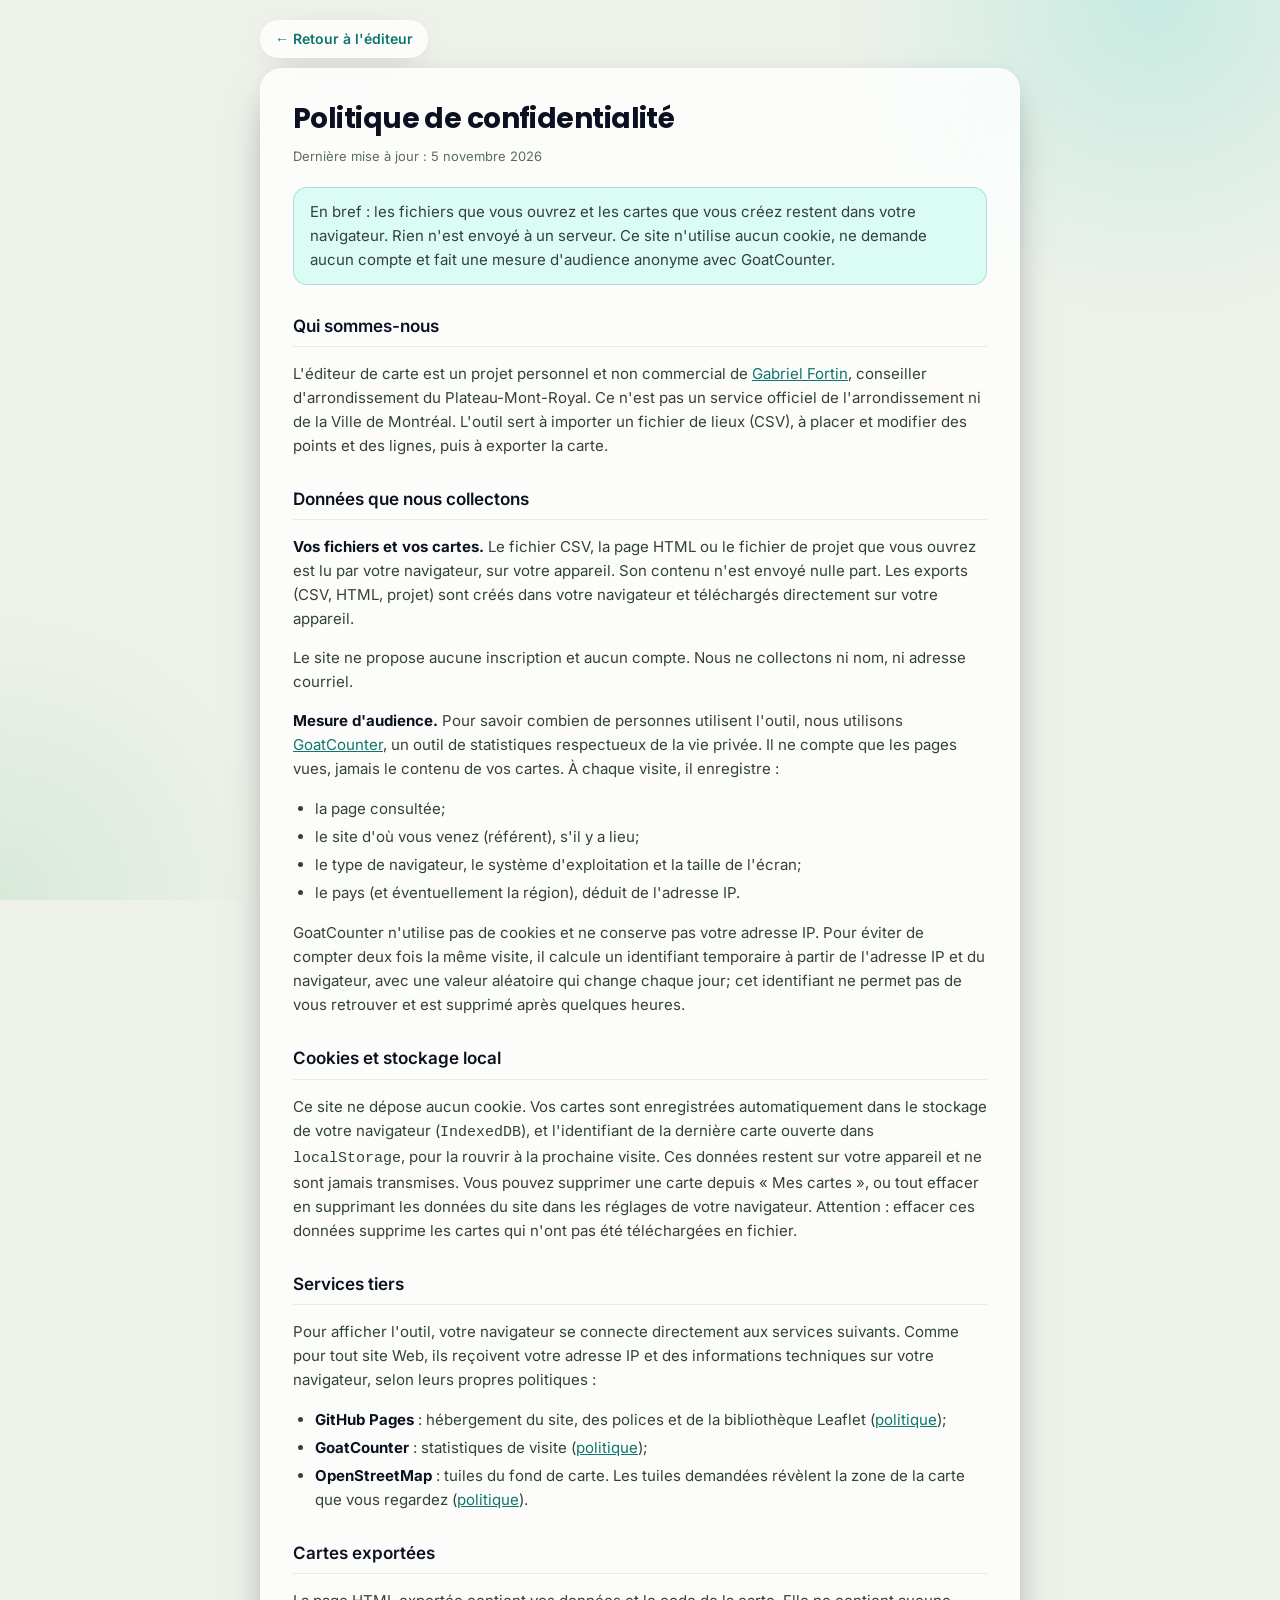
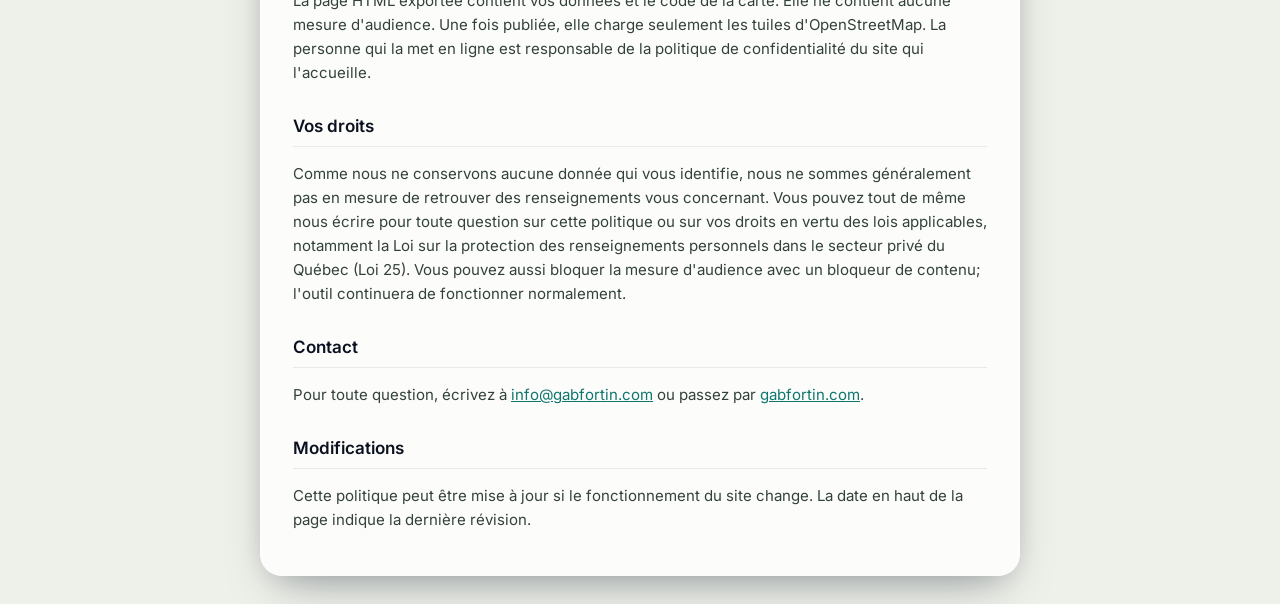
==== confidentialite.html @ f41e81cf "Initial commit" ====
<!DOCTYPE html>
<html lang="fr-CA">
<head>
  <meta charset="UTF-8">
  <meta name="viewport" content="width=device-width, initial-scale=1">
  <title>Confidentialité · Éditeur de carte</title>
  <meta name="description" content="Politique de confidentialité de l'éditeur de carte : les fichiers et les cartes restent dans votre navigateur, aucun cookie, mesure d'audience anonyme.">
  <meta name="author" content="Gabriel Fortin">
  <meta name="theme-color" content="#eef1ea" media="(prefers-color-scheme: light)">
  <meta name="theme-color" content="#0b1310" media="(prefers-color-scheme: dark)">
  <link rel="icon" type="image/svg+xml" href="img/icon.svg">
  <script>window.goatcounter = {path: function(p) { return location.host + p }}</script>
  <script data-goatcounter="https://gabfortin.goatcounter.com/count" async src="//gc.zgo.at/count.js"></script>
  <style>
    @font-face { font-family: 'Inter'; font-display: swap; font-weight: 100 900; src: url('fonts/inter-latin.woff2') format('woff2'); }
    @font-face { font-family: 'Poppins'; font-display: swap; font-weight: 700; src: url('fonts/poppins-700-latin.woff2') format('woff2'); }
    :root {
      color-scheme: light;
      --brand: #0d9488; --brand-ink: #0f766e;
      --ink-900: #0b1120; --ink-700: #33413a; --ink-500: #5b6b62;
      --glass-strong: rgba(255, 255, 255, 0.82); --glass-border: rgba(255, 255, 255, 0.55);
      --glass-shadow: 0 8px 32px -12px rgba(15, 23, 42, 0.22), 0 20px 50px -18px rgba(11, 17, 32, 0.35);
      --hairline: rgba(11, 17, 32, 0.08);
      --summary-bg: rgba(204, 251, 241, 0.7); --summary-border: rgba(13, 148, 136, 0.25);
      --page: #eef1ea;
      --mesh-1: rgba(45, 212, 191, 0.2); --mesh-2: rgba(22, 163, 74, 0.1);
    }
    @media (prefers-color-scheme: dark) {
      :root {
        color-scheme: dark;
        --brand-ink: #5eead4;
        --ink-900: #e4eee8; --ink-700: #b4c4bb; --ink-500: #8b9d94;
        --glass-strong: rgba(34, 45, 40, 0.82); --glass-border: rgba(255, 255, 255, 0.08);
        --glass-shadow: 0 1px 1px rgba(0, 0, 0, 0.2), 0 24px 60px -16px rgba(0, 0, 0, 0.6);
        --hairline: rgba(255, 255, 255, 0.08);
        --summary-bg: rgba(13, 148, 136, 0.16); --summary-border: rgba(94, 234, 212, 0.25);
        --page: #0b1310;
        --mesh-1: rgba(45, 212, 191, 0.1); --mesh-2: rgba(29, 184, 96, 0.07);
      }
    }
    * { box-sizing: border-box; }
    html { background: var(--page); }
    body {
      font-family: 'Inter', -apple-system, BlinkMacSystemFont, 'Segoe UI', sans-serif; -webkit-font-smoothing: antialiased;
      color: var(--ink-700); line-height: 1.6; margin: 0; padding: 0 16px 32px; min-height: 100vh;
      background: radial-gradient(40vmax 40vmax at 90% 0%, var(--mesh-1), transparent 62%),
                  radial-gradient(36vmax 36vmax at 0% 100%, var(--mesh-2), transparent 62%), var(--page);
      background-attachment: fixed;
    }
    :focus-visible { outline: 3px solid var(--brand); outline-offset: 2px; border-radius: 9px; }
    main { max-width: 760px; margin: 0 auto; }
    .back {
      display: inline-block; margin: 20px 0 10px; padding: 7px 14px; border-radius: 999px;
      background: var(--glass-strong); border: 1px solid var(--glass-border); box-shadow: var(--glass-shadow);
      color: var(--brand-ink); text-decoration: none; font-size: 14px; font-weight: 600;
    }
    .back:hover { text-decoration: underline; }
    .card {
      background: var(--glass-strong); -webkit-backdrop-filter: blur(20px) saturate(180%); backdrop-filter: blur(20px) saturate(180%);
      border: 1px solid var(--glass-border); border-radius: 22px; box-shadow: var(--glass-shadow); padding: 28px 32px;
    }
    h1 { font-family: 'Poppins', 'Inter', sans-serif; color: var(--ink-900); font-size: 28px; font-weight: 700; letter-spacing: -0.02em; margin: 0 0 4px; }
    .updated { color: var(--ink-500); font-size: 13px; margin: 0 0 20px; }
    h2 { color: var(--ink-900); font-size: 17px; font-weight: 600; margin: 28px 0 8px; padding-bottom: 6px; border-bottom: 1px solid var(--hairline); }
    p, li { font-size: 15px; }
    ul { padding-left: 22px; }
    li { margin: 4px 0; }
    a { color: var(--brand-ink); }
    strong { color: var(--ink-900); }
    .summary { background: var(--summary-bg); border: 1px solid var(--summary-border); border-radius: 14px; padding: 12px 16px; margin: 0 0 8px; }
    @media (max-width: 600px) { .card { padding: 20px 18px; } h1 { font-size: 22px; } }
  </style>
</head>
<body>
<main>
  <a class="back" href="./">← Retour à l'éditeur</a>
  <div class="card">
    <h1>Politique de confidentialité</h1>
    <p class="updated">Dernière mise à jour : 5 novembre 2026</p>

    <p class="summary">En bref : les fichiers que vous ouvrez et les cartes que vous créez restent dans votre navigateur. Rien n'est envoyé à un serveur. Ce site n'utilise aucun cookie, ne demande aucun compte et fait une mesure d'audience anonyme avec GoatCounter.</p>

    <h2>Qui sommes-nous</h2>
    <p>L'éditeur de carte est un projet personnel et non commercial de <a href="https://gabfortin.com" target="_blank" rel="noopener">Gabriel Fortin</a>, conseiller d'arrondissement du Plateau-Mont-Royal. Ce n'est pas un service officiel de l'arrondissement ni de la Ville de Montréal. L'outil sert à importer un fichier de lieux (CSV), à placer et modifier des points et des lignes, puis à exporter la carte.</p>

    <h2>Données que nous collectons</h2>
    <p><strong>Vos fichiers et vos cartes.</strong> Le fichier CSV, la page HTML ou le fichier de projet que vous ouvrez est lu par votre navigateur, sur votre appareil. Son contenu n'est envoyé nulle part. Les exports (CSV, HTML, projet) sont créés dans votre navigateur et téléchargés directement sur votre appareil.</p>
    <p>Le site ne propose aucune inscription et aucun compte. Nous ne collectons ni nom, ni adresse courriel.</p>
    <p><strong>Mesure d'audience.</strong> Pour savoir combien de personnes utilisent l'outil, nous utilisons <a href="https://www.goatcounter.com" target="_blank" rel="noopener">GoatCounter</a>, un outil de statistiques respectueux de la vie privée. Il ne compte que les pages vues, jamais le contenu de vos cartes. À chaque visite, il enregistre :</p>
    <ul>
      <li>la page consultée;</li>
      <li>le site d'où vous venez (référent), s'il y a lieu;</li>
      <li>le type de navigateur, le système d'exploitation et la taille de l'écran;</li>
      <li>le pays (et éventuellement la région), déduit de l'adresse IP.</li>
    </ul>
    <p>GoatCounter n'utilise pas de cookies et ne conserve pas votre adresse IP. Pour éviter de compter deux fois la même visite, il calcule un identifiant temporaire à partir de l'adresse IP et du navigateur, avec une valeur aléatoire qui change chaque jour; cet identifiant ne permet pas de vous retrouver et est supprimé après quelques heures.</p>

    <h2>Cookies et stockage local</h2>
    <p>Ce site ne dépose aucun cookie. Vos cartes sont enregistrées automatiquement dans le stockage de votre navigateur (<code>IndexedDB</code>), et l'identifiant de la dernière carte ouverte dans <code>localStorage</code>, pour la rouvrir à la prochaine visite. Ces données restent sur votre appareil et ne sont jamais transmises. Vous pouvez supprimer une carte depuis « Mes cartes », ou tout effacer en supprimant les données du site dans les réglages de votre navigateur. Attention : effacer ces données supprime les cartes qui n'ont pas été téléchargées en fichier.</p>

    <h2>Services tiers</h2>
    <p>Pour afficher l'outil, votre navigateur se connecte directement aux services suivants. Comme pour tout site Web, ils reçoivent votre adresse IP et des informations techniques sur votre navigateur, selon leurs propres politiques :</p>
    <ul>
      <li><strong>GitHub Pages</strong> : hébergement du site, des polices et de la bibliothèque Leaflet (<a href="https://docs.github.com/fr/site-policy/privacy-policies/github-general-privacy-statement" target="_blank" rel="noopener">politique</a>);</li>
      <li><strong>GoatCounter</strong> : statistiques de visite (<a href="https://www.goatcounter.com/help/privacy" target="_blank" rel="noopener">politique</a>);</li>
      <li><strong>OpenStreetMap</strong> : tuiles du fond de carte. Les tuiles demandées révèlent la zone de la carte que vous regardez (<a href="https://osmfoundation.org/wiki/Privacy_Policy" target="_blank" rel="noopener">politique</a>).</li>
    </ul>

    <h2>Cartes exportées</h2>
    <p>La page HTML exportée contient vos données et le code de la carte. Elle ne contient aucune mesure d'audience. Une fois publiée, elle charge seulement les tuiles d'OpenStreetMap. La personne qui la met en ligne est responsable de la politique de confidentialité du site qui l'accueille.</p>

    <h2>Vos droits</h2>
    <p>Comme nous ne conservons aucune donnée qui vous identifie, nous ne sommes généralement pas en mesure de retrouver des renseignements vous concernant. Vous pouvez tout de même nous écrire pour toute question sur cette politique ou sur vos droits en vertu des lois applicables, notamment la Loi sur la protection des renseignements personnels dans le secteur privé du Québec (Loi 25). Vous pouvez aussi bloquer la mesure d'audience avec un bloqueur de contenu; l'outil continuera de fonctionner normalement.</p>

    <h2>Contact</h2>
    <p>Pour toute question, écrivez à <a href="mailto:info@gabfortin.com">info@gabfortin.com</a> ou passez par <a href="https://gabfortin.com" target="_blank" rel="noopener">gabfortin.com</a>.</p>

    <h2>Modifications</h2>
    <p>Cette politique peut être mise à jour si le fonctionnement du site change. La date en haut de la page indique la dernière révision.</p>
  </div>
</main>
</body>
</html>
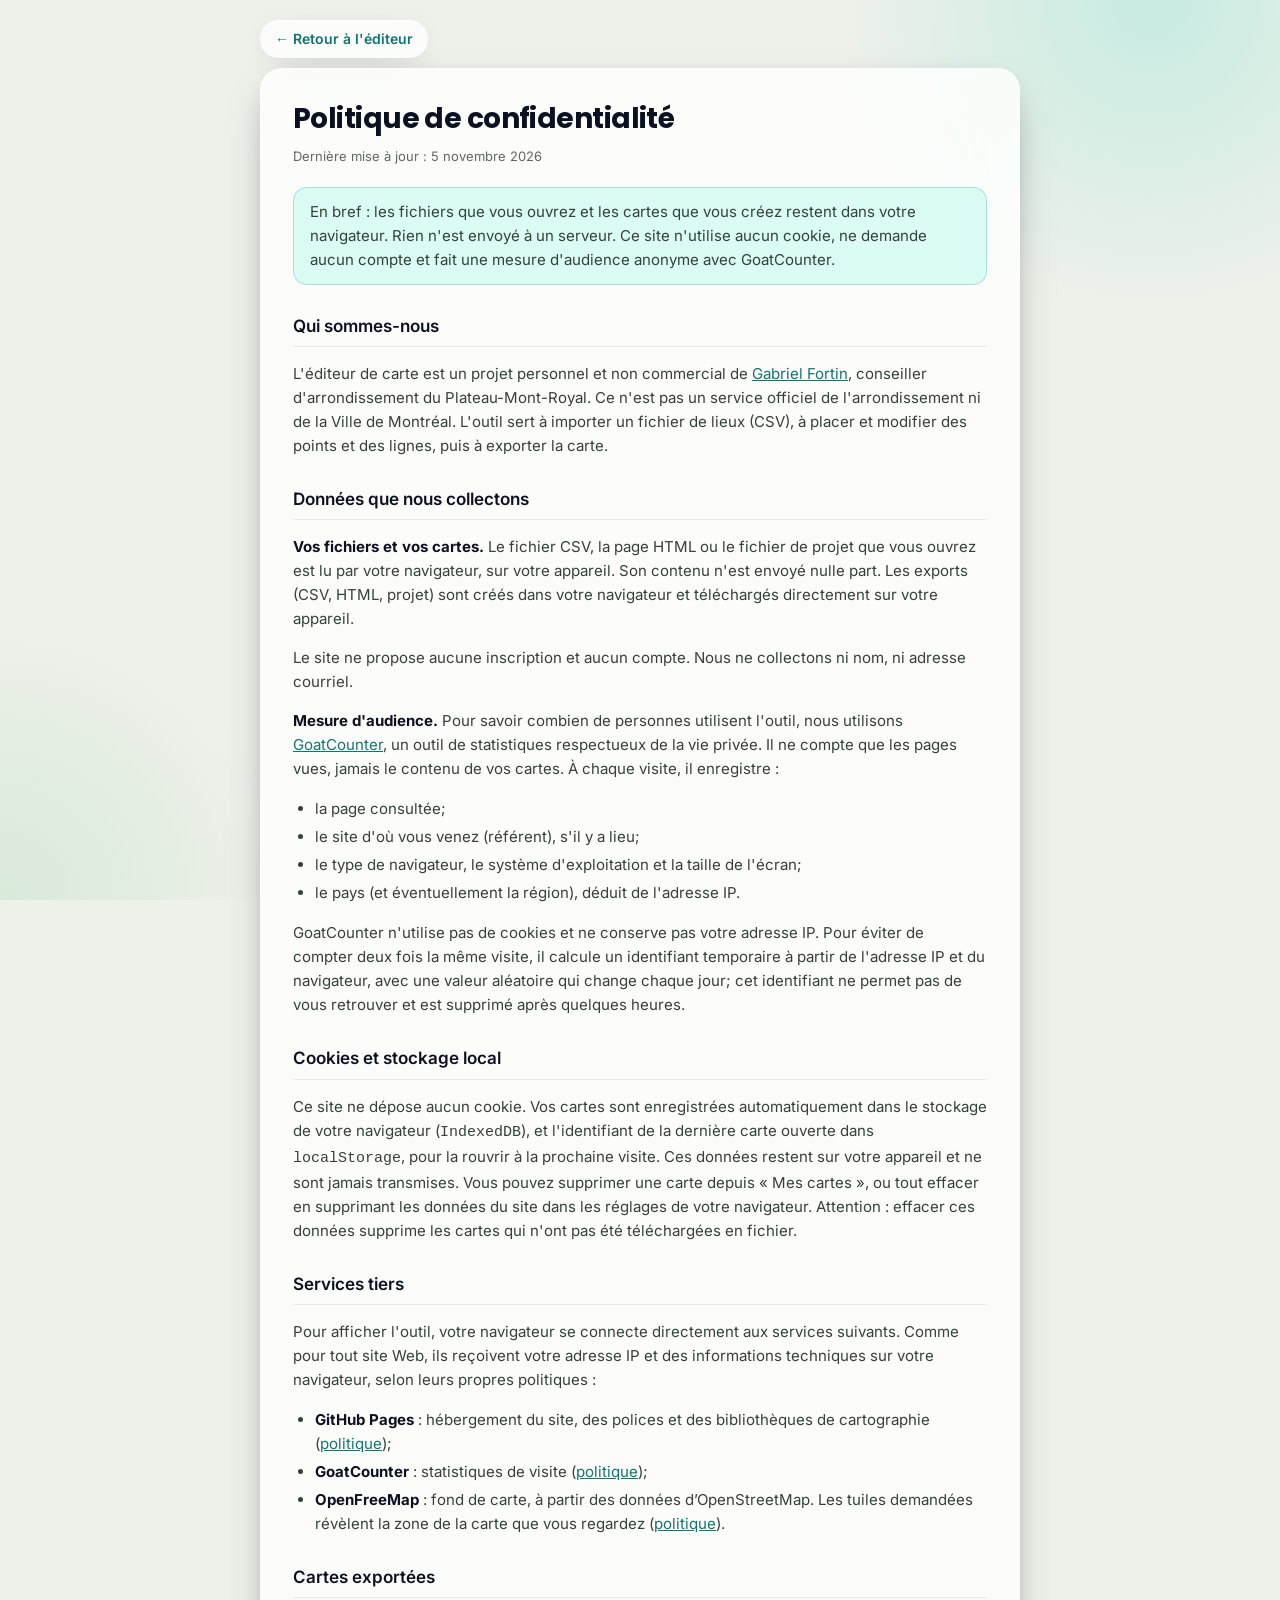
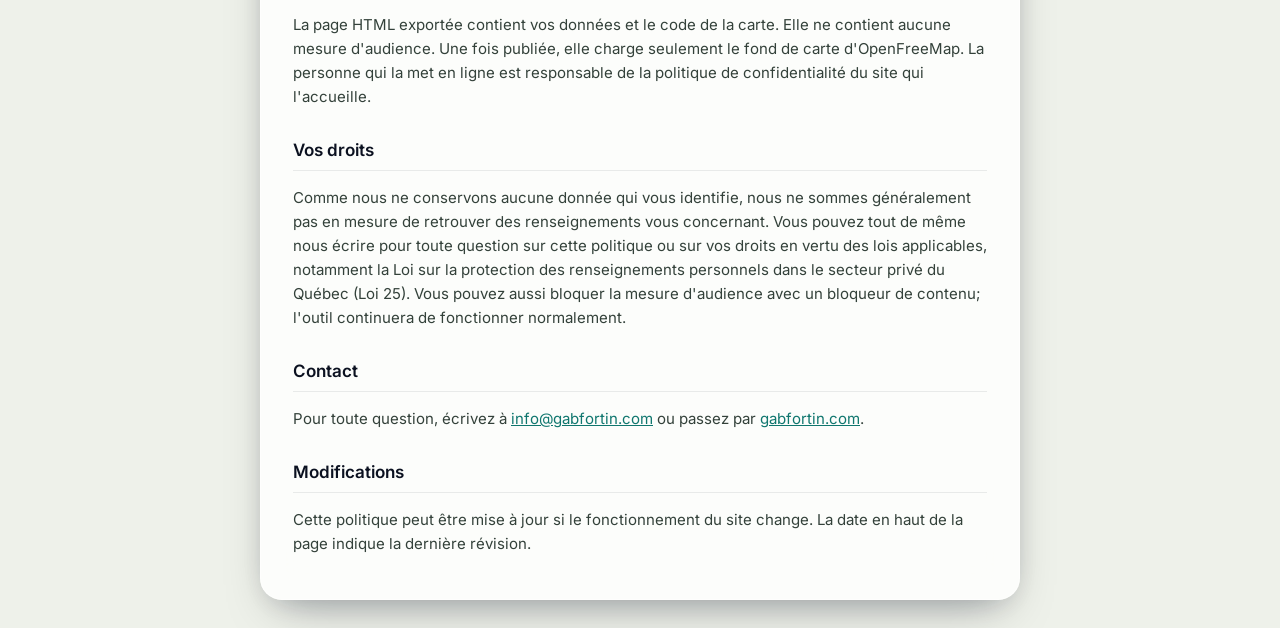
==== commit e899d4c3: "Cartes : composant commun MapLibre + OpenFreeMap au lieu de Leaflet Les tuiles de tile.openstreetmap" ====
--- a/confidentialite.html
+++ b/confidentialite.html
@@ -101,13 +101,13 @@
     <h2>Services tiers</h2>
     <p>Pour afficher l'outil, votre navigateur se connecte directement aux services suivants. Comme pour tout site Web, ils reçoivent votre adresse IP et des informations techniques sur votre navigateur, selon leurs propres politiques :</p>
     <ul>
-      <li><strong>GitHub Pages</strong> : hébergement du site, des polices et de la bibliothèque Leaflet (<a href="https://docs.github.com/fr/site-policy/privacy-policies/github-general-privacy-statement" target="_blank" rel="noopener">politique</a>);</li>
+      <li><strong>GitHub Pages</strong> : hébergement du site, des polices et des bibliothèques de cartographie (<a href="https://docs.github.com/fr/site-policy/privacy-policies/github-general-privacy-statement" target="_blank" rel="noopener">politique</a>);</li>
       <li><strong>GoatCounter</strong> : statistiques de visite (<a href="https://www.goatcounter.com/help/privacy" target="_blank" rel="noopener">politique</a>);</li>
-      <li><strong>OpenStreetMap</strong> : tuiles du fond de carte. Les tuiles demandées révèlent la zone de la carte que vous regardez (<a href="https://osmfoundation.org/wiki/Privacy_Policy" target="_blank" rel="noopener">politique</a>).</li>
+      <li><strong>OpenFreeMap</strong> : fond de carte, à partir des données d’OpenStreetMap. Les tuiles demandées révèlent la zone de la carte que vous regardez (<a href="https://openfreemap.org/privacy/" target="_blank" rel="noopener">politique</a>).</li>
     </ul>
 
     <h2>Cartes exportées</h2>
-    <p>La page HTML exportée contient vos données et le code de la carte. Elle ne contient aucune mesure d'audience. Une fois publiée, elle charge seulement les tuiles d'OpenStreetMap. La personne qui la met en ligne est responsable de la politique de confidentialité du site qui l'accueille.</p>
+    <p>La page HTML exportée contient vos données et le code de la carte. Elle ne contient aucune mesure d'audience. Une fois publiée, elle charge seulement le fond de carte d'OpenFreeMap. La personne qui la met en ligne est responsable de la politique de confidentialité du site qui l'accueille.</p>
 
     <h2>Vos droits</h2>
     <p>Comme nous ne conservons aucune donnée qui vous identifie, nous ne sommes généralement pas en mesure de retrouver des renseignements vous concernant. Vous pouvez tout de même nous écrire pour toute question sur cette politique ou sur vos droits en vertu des lois applicables, notamment la Loi sur la protection des renseignements personnels dans le secteur privé du Québec (Loi 25). Vous pouvez aussi bloquer la mesure d'audience avec un bloqueur de contenu; l'outil continuera de fonctionner normalement.</p>
